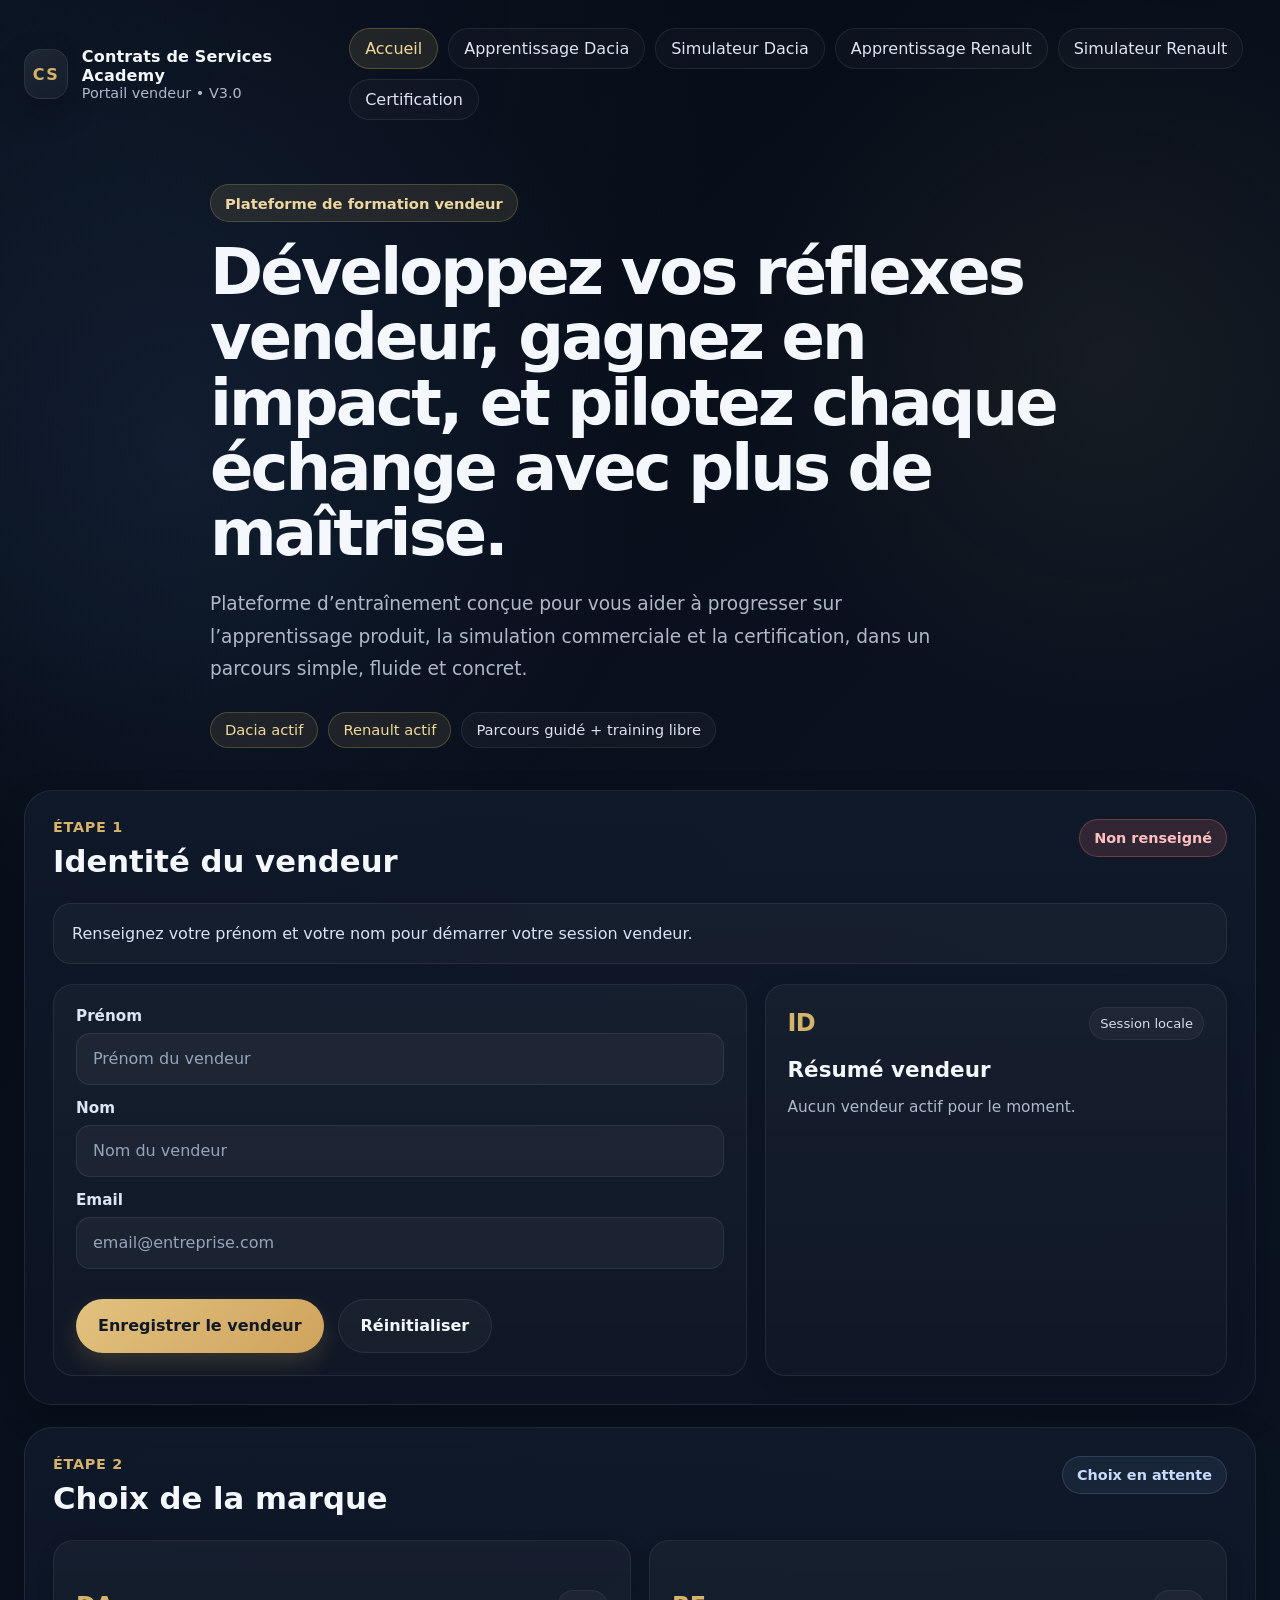
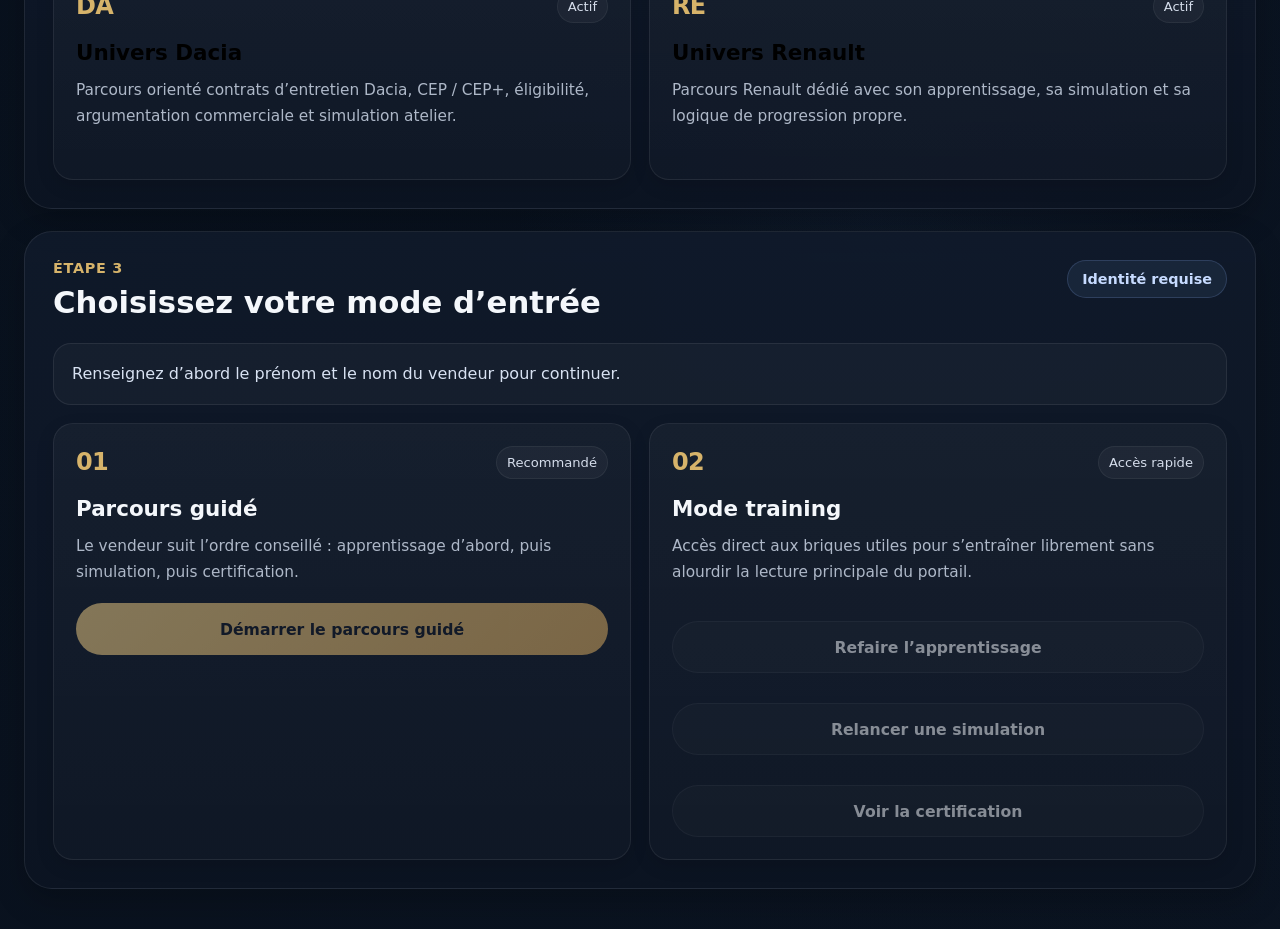
==== index.html @ a0307e6b "Update index.html" ====
<!DOCTYPE html>
<html lang="fr">
<head>
  <meta charset="UTF-8" />
  <meta name="viewport" content="width=device-width, initial-scale=1.0" />
  <title>Plateforme de formation et certification vendeurs contrats de services</title>
  <link rel="stylesheet" href="home.css" />
</head>
<body>
  <main class="home-page">
    <section class="hero">
      <div class="hero-bg"></div>
      <div class="hero-overlay"></div>

      <header class="hero-header">
        <div class="brand">
          <div class="brand-mark">CS</div>
          <div>
            <div class="brand-name">Contrats de Services Academy</div>
            <div class="brand-sub">Portail vendeur • V3.0</div>
          </div>
        </div>

        <nav class="hero-nav">
          <a href="index.html" class="nav-link active">Accueil</a>
          <a href="learning-dacia.html" class="nav-link" id="headerLearningDaciaLink">Apprentissage Dacia</a>
          <a href="simulateur-dacia.html" class="nav-link" id="headerSimulationDaciaLink">Simulateur Dacia</a>
          <a href="learning-renault.html" class="nav-link" id="headerLearningRenaultLink">Apprentissage Renault</a>
          <a href="simulateur-renault.html" class="nav-link" id="headerSimulationRenaultLink">Simulateur Renault</a>
          <a href="certification.html" class="nav-link">Certification</a>
        </nav>
      </header>

      <div class="hero-content hero-content-simple">
        <div class="hero-kicker">Plateforme de formation vendeur</div>

        <h1>
          Développez vos réflexes vendeur, gagnez en impact, et pilotez chaque échange avec plus de maîtrise.
        </h1>

        <p class="hero-subtitle">
          Plateforme d’entraînement conçue pour vous aider à progresser sur l’apprentissage produit,
          la simulation commerciale et la certification, dans un parcours simple, fluide et concret.
        </p>

        <div class="hero-proof">
          <span class="proof-pill active">Dacia actif</span>
          <span class="proof-pill active">Renault actif</span>
          <span class="proof-pill">Parcours guidé + training libre</span>
        </div>
      </div>

      <section class="journey-section">
        <div class="journey-card">
          <div class="journey-head">
            <div>
              <div class="journey-kicker">Étape 1</div>
              <h2>Identité du vendeur</h2>
            </div>
            <div class="journey-side-badge" id="sellerStatusBadge">Non renseigné</div>
          </div>

          <div class="mode-intro-box" style="margin-bottom: 20px;">
            <p>
              Renseignez votre prénom et votre nom pour démarrer votre session vendeur.
            </p>
          </div>

          <div class="seller-entry-grid">
            <div class="seller-form-card">
              <div class="seller-form-row">
                <label class="seller-label" for="sellerFirstName">Prénom</label>
                <input id="sellerFirstName" class="seller-input" type="text" placeholder="Prénom du vendeur" />
              </div>

              <div class="seller-form-row">
                <label class="seller-label" for="sellerLastName">Nom</label>
                <input id="sellerLastName" class="seller-input" type="text" placeholder="Nom du vendeur" />
              </div>

              <div class="seller-form-row">
                <label class="seller-label" for="sellerEmail">Email</label>
                <input id="sellerEmail" class="seller-input" type="email" placeholder="email@entreprise.com" />
              </div>

              <div class="hero-cta-row">
                <button id="saveSellerBtn" class="btn btn-primary btn-xl" type="button">
                  Enregistrer le vendeur
                </button>
                <button id="resetSellerBtn" class="btn btn-secondary btn-xl" type="button">
                  Réinitialiser
                </button>
              </div>
            </div>

            <div class="step-card premium-step compact-summary-card">
              <div class="step-top">
                <span class="step-number">ID</span>
                <span class="step-tag">Session locale</span>
              </div>
              <h3>Résumé vendeur</h3>
              <p id="sellerSummaryText">
                Aucun vendeur actif pour le moment.
              </p>
            </div>
          </div>
        </div>
      </section>

      <section class="journey-section" id="brandSection">
        <div class="journey-card">
          <div class="journey-head">
            <div>
              <div class="journey-kicker">Étape 2</div>
              <h2>Choix de la marque</h2>
            </div>
            <div class="journey-side-badge" id="brandStatusBadge">Choix en attente</div>
          </div>

          <div class="brand-selection-grid">
            <button class="step-card premium-step brand-card brand-card-active" type="button" id="selectDaciaBtn">
              <div class="step-top">
                <span class="step-number">DA</span>
                <span class="step-tag">Actif</span>
              </div>
              <h3>Univers Dacia</h3>
              <p>
                Parcours orienté contrats d’entretien Dacia, CEP / CEP+, éligibilité,
                argumentation commerciale et simulation atelier.
              </p>
            </button>

            <button class="step-card premium-step brand-card brand-card-active" type="button" id="selectRenaultBtn">
              <div class="step-top">
                <span class="step-number">RE</span>
                <span class="step-tag">Actif</span>
              </div>
              <h3>Univers Renault</h3>
              <p>
                Parcours Renault dédié avec son apprentissage, sa simulation
                et sa logique de progression propre.
              </p>
            </button>
          </div>
        </div>
      </section>

      <section class="journey-section" id="modeSection">
        <div class="journey-card">
          <div class="journey-head">
            <div>
              <div class="journey-kicker">Étape 3</div>
              <h2>Choisissez votre mode d’entrée</h2>
            </div>
            <div class="journey-side-badge" id="modeStatusBadge">Sélection en attente</div>
          </div>

          <div class="mode-intro-box">
            <p id="selectedBrandText">
              Aucune marque sélectionnée pour le moment.
            </p>
          </div>

        
          <div class="mode-grid">
            <div class="step-card premium-step">
              <div class="step-top">
                <span class="step-number">01</span>
                <span class="step-tag">Recommandé</span>
              </div>
              <h3>Parcours guidé</h3>
              <p>
                Le vendeur suit l’ordre conseillé : apprentissage d’abord,
                puis simulation, puis certification.
              </p>
              <button id="guidedModeBtn" class="btn btn-primary btn-block" type="button" disabled>
                Démarrer le parcours guidé
              </button>
            </div>

            <div class="step-card premium-step">
              <div class="step-top">
                <span class="step-number">02</span>
                <span class="step-tag">Accès rapide</span>
              </div>
              <h3>Mode training</h3>
              <p>
                Accès direct aux briques utiles pour s’entraîner librement
                sans alourdir la lecture principale du portail.
              </p>

              <div class="training-actions">
                <a id="trainingLearningLink" href="#" class="btn btn-secondary btn-block training-link disabled-link" aria-disabled="true">
                  Refaire l’apprentissage
                </a>
                <a id="trainingSimulationLink" href="#" class="btn btn-secondary btn-block training-link disabled-link" aria-disabled="true">
                  Relancer une simulation
                </a>
                <a id="trainingCertificationLink" href="certification.html" class="btn btn-secondary btn-block training-link disabled-link" aria-disabled="true">
                  Voir la certification
                </a>
              </div>
            </div>
          </div>
        </div>
      </section>
    </section>
  </main>

  <script>
    document.addEventListener("DOMContentLoaded", () => {
      const sellerFirstName = document.getElementById("sellerFirstName");
      const sellerLastName = document.getElementById("sellerLastName");
      const sellerEmail = document.getElementById("sellerEmail");
      const saveSellerBtn = document.getElementById("saveSellerBtn");
      const resetSellerBtn = document.getElementById("resetSellerBtn");

      const sellerSummaryText = document.getElementById("sellerSummaryText");
      const sellerStatusBadge = document.getElementById("sellerStatusBadge");

      const brandStatusBadge = document.getElementById("brandStatusBadge");
      const modeStatusBadge = document.getElementById("modeStatusBadge");
      const selectedBrandText = document.getElementById("selectedBrandText");

      const selectDaciaBtn = document.getElementById("selectDaciaBtn");
      const selectRenaultBtn = document.getElementById("selectRenaultBtn");

      const guidedModeBtn = document.getElementById("guidedModeBtn");
      const trainingLearningLink = document.getElementById("trainingLearningLink");
      const trainingSimulationLink = document.getElementById("trainingSimulationLink");
      const trainingCertificationLink = document.getElementById("trainingCertificationLink");

      const headerLearningDaciaLink = document.getElementById("headerLearningDaciaLink");
      const headerSimulationDaciaLink = document.getElementById("headerSimulationDaciaLink");
      const headerLearningRenaultLink = document.getElementById("headerLearningRenaultLink");
      const headerSimulationRenaultLink = document.getElementById("headerSimulationRenaultLink");

      const sellerKeys = [
        "seller_first_name",
        "seller_last_name",
        "seller_email"
      ];

      const sellerScoreKeys = [
        "qcm_dacia_score",
        "qcm_dacia_total",
        "qcm_dacia_percent",
        "simulator_last_score",
        "simulator_best_score",
        "qcm_renault_score",
        "qcm_renault_total",
        "qcm_renault_percent",
        "simulator_renault_last_score",
        "simulator_renault_best_score"
      ];

      const brandKey = "selected_brand";

      function getStoredSeller() {
        return {
          firstName: (localStorage.getItem("seller_first_name") || "").trim(),
          lastName: (localStorage.getItem("seller_last_name") || "").trim(),
          email: (localStorage.getItem("seller_email") || "").trim()
        };
      }

      function getSellerDisplayName() {
        const seller = getStoredSeller();
        return `${seller.firstName} ${seller.lastName}`.trim();
      }

      function hasSellerIdentity() {
        const seller = getStoredSeller();
        return Boolean(seller.firstName && seller.lastName);
      }

      function getSelectedBrand() {
        return (localStorage.getItem(brandKey) || "").trim();
      }

      function fillFormFromStorage() {
        const seller = getStoredSeller();
        sellerFirstName.value = seller.firstName;
        sellerLastName.value = seller.lastName;
        sellerEmail.value = seller.email;
      }

      function clearSellerScores() {
        sellerScoreKeys.forEach((key) => localStorage.removeItem(key));
      }

      function setTrainingLinksEnabled(enabled) {
        const links = [
          trainingLearningLink,
          trainingSimulationLink,
          trainingCertificationLink
        ];

        links.forEach((link) => {
          if (enabled) {
            link.classList.remove("disabled-link");
            link.setAttribute("aria-disabled", "false");
            link.tabIndex = 0;
          } else {
            link.classList.add("disabled-link");
            link.setAttribute("aria-disabled", "true");
            link.tabIndex = -1;
          }
        });
      }

      function updateLinksForBrand(brand) {
        if (brand === "dacia") {
          trainingLearningLink.href = "learning-dacia.html";
          trainingSimulationLink.href = "simulateur-dacia.html";
          return;
        }

        if (brand === "renault") {
          trainingLearningLink.href = "learning-renault.html";
          trainingSimulationLink.href = "simulateur-renault.html";
          return;
        }

        trainingLearningLink.href = "#";
        trainingSimulationLink.href = "#";
      }

      function renderSellerSummary() {
        const seller = getStoredSeller();
        const hasSeller = seller.firstName && seller.lastName;

        if (hasSeller) {
          sellerSummaryText.textContent =
            `Vendeur actif : ${seller.firstName} ${seller.lastName}${seller.email ? ` • ${seller.email}` : ""}. Les résultats enregistrés sur ce navigateur seront rattachés à cette session vendeur.`;
          sellerStatusBadge.textContent = "Vendeur enregistré";
          sellerStatusBadge.classList.add("status-certified");
          sellerStatusBadge.classList.remove("status-locked");
        } else {
          sellerSummaryText.textContent = "Aucun vendeur actif pour le moment.";
          sellerStatusBadge.textContent = "Non renseigné";
          sellerStatusBadge.classList.add("status-locked");
          sellerStatusBadge.classList.remove("status-certified");
        }
      }

      function renderBrandSelection() {
        const selectedBrand = getSelectedBrand();

        selectDaciaBtn.classList.toggle("selected-brand", selectedBrand === "dacia");
        selectRenaultBtn.classList.toggle("selected-brand", selectedBrand === "renault");

        if (selectedBrand === "dacia") {
          brandStatusBadge.textContent = "Dacia sélectionné";
        } else if (selectedBrand === "renault") {
          brandStatusBadge.textContent = "Renault sélectionné";
        } else {
          brandStatusBadge.textContent = "Choix en attente";
        }
      }

      function renderModeState() {
        const sellerReady = hasSellerIdentity();
        const selectedBrand = getSelectedBrand();
        const sellerName = getSellerDisplayName();

        updateLinksForBrand(selectedBrand);

        if (!sellerReady) {
          selectedBrandText.textContent =
            "Renseignez d’abord le prénom et le nom du vendeur pour continuer.";
          modeStatusBadge.textContent = "Identité requise";
          guidedModeBtn.disabled = true;
          setTrainingLinksEnabled(false);
          return;
        }

        if (!selectedBrand) {
          selectedBrandText.textContent =
            `Vendeur actif : ${sellerName}. Choisissez maintenant une marque pour ouvrir le bon environnement.`;
          modeStatusBadge.textContent = "Marque requise";
          guidedModeBtn.disabled = true;
          setTrainingLinksEnabled(false);
          return;
        }

        if (selectedBrand === "dacia") {
          selectedBrandText.textContent =
            `Vendeur actif : ${sellerName}. Marque sélectionnée : Dacia. Vous pouvez soit démarrer le parcours guidé, soit accéder directement aux briques du training.`;
          modeStatusBadge.textContent = "Dacia prêt";
          guidedModeBtn.disabled = false;
          setTrainingLinksEnabled(true);
          return;
        }

        if (selectedBrand === "renault") {
          selectedBrandText.textContent =
            `Vendeur actif : ${sellerName}. Marque sélectionnée : Renault. Vous pouvez soit démarrer le parcours guidé, soit accéder directement aux briques du training.`;
          modeStatusBadge.textContent = "Renault prêt";
          guidedModeBtn.disabled = false;
          setTrainingLinksEnabled(true);
        }
      }

      function refreshScreen() {
        renderSellerSummary();
        renderBrandSelection();
        renderModeState();
      }

      function saveSeller() {
        const firstName = sellerFirstName.value.trim();
        const lastName = sellerLastName.value.trim();
        const email = sellerEmail.value.trim();

        if (!firstName || !lastName) {
          alert("Merci de renseigner au minimum le prénom et le nom du vendeur.");
          return;
        }

        const previousSeller = getStoredSeller();
        const sellerChanged =
          previousSeller.firstName !== firstName ||
          previousSeller.lastName !== lastName ||
          previousSeller.email !== email;

        if (sellerChanged) {
          clearSellerScores();
        }

        localStorage.setItem("seller_first_name", firstName);
        localStorage.setItem("seller_last_name", lastName);
        localStorage.setItem("seller_email", email);

        refreshScreen();
        alert("Vendeur enregistré.");
      }

      function resetSeller() {
        sellerKeys.forEach((key) => localStorage.removeItem(key));
        clearSellerScores();
        localStorage.removeItem(brandKey);

        sellerFirstName.value = "";
        sellerLastName.value = "";
        sellerEmail.value = "";

        refreshScreen();
        alert("Vendeur et scores réinitialisés sur ce navigateur.");
      }

      function selectBrand(brand) {
        if (!hasSellerIdentity()) {
          alert("Merci d’enregistrer d’abord le vendeur avant de choisir une marque.");
          return;
        }

        localStorage.setItem(brandKey, brand);
        refreshScreen();
      }

      function handleTrainingBlocked(event) {
        if (event.currentTarget.classList.contains("disabled-link")) {
          event.preventDefault();

          if (!hasSellerIdentity()) {
            alert("Merci d’enregistrer d’abord le vendeur.");
            return;
          }

          const selectedBrand = getSelectedBrand();

          if (!selectedBrand) {
            alert("Merci de sélectionner une marque avant d’ouvrir une brique.");
          }
        }
      }

      function setBrandAndGo(event, brand) {
        if (!hasSellerIdentity()) {
          event.preventDefault();
          alert("Merci d’enregistrer d’abord le vendeur avant d’ouvrir un module.");
          return;
        }

        localStorage.setItem(brandKey, brand);
      }

      saveSellerBtn.addEventListener("click", saveSeller);
      resetSellerBtn.addEventListener("click", resetSeller);

      selectDaciaBtn.addEventListener("click", () => selectBrand("dacia"));
      selectRenaultBtn.addEventListener("click", () => selectBrand("renault"));

      guidedModeBtn.addEventListener("click", () => {
        const selectedBrand = getSelectedBrand();

        if (selectedBrand === "dacia") {
          window.location.href = "learning-dacia.html";
          return;
        }

        if (selectedBrand === "renault") {
          window.location.href = "learning-renault.html";
          return;
        }

        alert("Merci de sélectionner une marque.");
      });

      trainingLearningLink.addEventListener("click", handleTrainingBlocked);
      trainingSimulationLink.addEventListener("click", handleTrainingBlocked);
      trainingCertificationLink.addEventListener("click", handleTrainingBlocked);

      headerLearningDaciaLink.addEventListener("click", (event) => setBrandAndGo(event, "dacia"));
      headerSimulationDaciaLink.addEventListener("click", (event) => setBrandAndGo(event, "dacia"));
      headerLearningRenaultLink.addEventListener("click", (event) => setBrandAndGo(event, "renault"));
      headerSimulationRenaultLink.addEventListener("click", (event) => setBrandAndGo(event, "renault"));

      fillFormFromStorage();
      refreshScreen();
    });
  </script>
</body>
</html>
---- home.css ----
:root {
  --bg: #08111e;
  --bg-soft: #0d1727;
  --panel: rgba(12, 20, 34, 0.92);
  --panel-soft: rgba(16, 26, 43, 0.88);
  --border: rgba(255, 255, 255, 0.08);
  --border-strong: rgba(214, 179, 106, 0.22);
  --text: #f4f7fb;
  --muted: #aeb8c8;
  --accent: #d6b36a;
  --accent-soft: rgba(214, 179, 106, 0.12);
  --accent-blue: #8fb9ff;
  --success: #4fd18b;
  --success-soft: rgba(79, 209, 139, 0.14);
  --warning: #f0c36a;
  --warning-soft: rgba(240, 195, 106, 0.14);
  --danger: #ff7c7c;
  --danger-soft: rgba(255, 124, 124, 0.14);
  --shadow: 0 12px 32px rgba(0, 0, 0, 0.22);
  --radius-xl: 28px;
  --radius-lg: 20px;
  --radius-md: 14px;
  --max-width: 1280px;
}

* {
  box-sizing: border-box;
}

html,
body {
  margin: 0;
  padding: 0;
  min-height: 100%;
  font-family: Inter, ui-sans-serif, system-ui, -apple-system, BlinkMacSystemFont, "Segoe UI", sans-serif;
  color: var(--text);
  background:
    radial-gradient(circle at top left, rgba(70, 109, 170, 0.12), transparent 26%),
    linear-gradient(135deg, #050b14 0%, #09121f 42%, #0c1625 100%);
}

body {
  overflow-x: hidden;
}

a {
  color: inherit;
  text-decoration: none;
}

button,
input {
  font: inherit;
}

button {
  border: none;
}

input {
  border: none;
  outline: none;
}

.home-page {
  min-height: 100vh;
}

.hero {
  position: relative;
  min-height: 100vh;
  padding: 28px 24px 40px;
  overflow: hidden;
}

.hero-bg {
  position: absolute;
  inset: 0;
  background:
    radial-gradient(circle at 14% 18%, rgba(72, 113, 176, 0.14), transparent 20%),
    radial-gradient(circle at 86% 14%, rgba(214, 179, 106, 0.08), transparent 15%),
    radial-gradient(circle at 68% 72%, rgba(90, 135, 205, 0.06), transparent 18%);
  pointer-events: none;
}

.hero-overlay {
  position: absolute;
  inset: 0;
  background: linear-gradient(
    180deg,
    rgba(5, 10, 18, 0.18) 0%,
    rgba(5, 10, 18, 0.05) 24%,
    rgba(5, 10, 18, 0.2) 100%
  );
  pointer-events: none;
}

.hero-header,
.hero-content,
.journey-section {
  position: relative;
  z-index: 2;
  max-width: var(--max-width);
  margin: 0 auto;
}

.hero-header {
  display: flex;
  align-items: center;
  justify-content: space-between;
  gap: 24px;
  margin-bottom: 64px;
}

.brand {
  display: flex;
  align-items: center;
  gap: 14px;
}

.brand-mark {
  width: 50px;
  height: 50px;
  border-radius: 16px;
  display: grid;
  place-items: center;
  background: linear-gradient(145deg, rgba(255,255,255,0.08), rgba(255,255,255,0.03));
  border: 1px solid var(--border);
  box-shadow: var(--shadow);
  color: var(--accent);
  font-weight: 800;
  letter-spacing: 0.08em;
}

.brand-name {
  font-size: 1rem;
  font-weight: 700;
  letter-spacing: 0.01em;
}

.brand-sub {
  font-size: 0.9rem;
  color: var(--muted);
}

.hero-nav {
  display: flex;
  align-items: center;
  gap: 10px;
  flex-wrap: wrap;
}

.nav-link {
  padding: 10px 15px;
  border-radius: 999px;
  border: 1px solid var(--border);
  background: rgba(255,255,255,0.025);
  color: #dce5f3;
  transition: background 0.18s ease, border-color 0.18s ease, transform 0.18s ease;
}

.nav-link:hover {
  background: rgba(255,255,255,0.06);
  border-color: rgba(255,255,255,0.14);
  transform: translateY(-1px);
}

.nav-link.active {
  background: rgba(214, 179, 106, 0.12);
  border-color: rgba(214, 179, 106, 0.28);
  color: #f0d89b;
}

.hero-content {
  max-width: 900px;
  margin-bottom: 42px;
}

.hero-content-simple {
  max-width: 860px;
}

.certification-hero-content {
  max-width: 980px;
  margin-bottom: 30px;
}

.hero-kicker {
  display: inline-flex;
  align-items: center;
  min-height: 38px;
  padding: 0 14px;
  border-radius: 999px;
  margin-bottom: 18px;
  background: var(--accent-soft);
  border: 1px solid rgba(214, 179, 106, 0.24);
  color: #edd7a1;
  font-size: 0.92rem;
  font-weight: 700;
}

.hero h1 {
  margin: 0;
  font-size: clamp(2.5rem, 5vw, 4.7rem);
  line-height: 1.02;
  letter-spacing: -0.045em;
  max-width: 980px;
}

.hero-subtitle {
  margin: 22px 0 0;
  max-width: 760px;
  font-size: clamp(1rem, 1.6vw, 1.16rem);
  line-height: 1.75;
  color: var(--muted);
}

.hero-cta-row {
  display: flex;
  gap: 14px;
  flex-wrap: wrap;
  margin-top: 30px;
}

.btn {
  display: inline-flex;
  align-items: center;
  justify-content: center;
  text-align: center;
  border-radius: 999px;
  font-weight: 700;
  cursor: pointer;
  transition: transform 0.18s ease, background 0.18s ease, box-shadow 0.18s ease, border-color 0.18s ease, opacity 0.18s ease;
}

.btn-xl {
  min-height: 54px;
  padding: 0 22px;
  font-size: 1rem;
}

.btn-block {
  width: 100%;
  min-height: 52px;
  padding: 0 18px;
  margin-top: 18px;
  font-size: 0.98rem;
}

.btn-primary {
  background: linear-gradient(135deg, #e1c27f 0%, #cfa35c 100%);
  color: #111827;
  box-shadow: 0 10px 22px rgba(207, 163, 92, 0.2);
}

.btn-primary:hover {
  transform: translateY(-1px);
  box-shadow: 0 14px 24px rgba(207, 163, 92, 0.24);
}

.btn-primary:disabled {
  cursor: not-allowed;
  opacity: 0.55;
  transform: none;
  box-shadow: none;
}

.btn-secondary {
  background: rgba(255,255,255,0.035);
  color: var(--text);
  border: 1px solid var(--border);
}

.btn-secondary:hover {
  transform: translateY(-1px);
  background: rgba(255,255,255,0.065);
}

.hero-proof {
  display: flex;
  flex-wrap: wrap;
  gap: 10px;
  margin-top: 26px;
}

.proof-pill {
  display: inline-flex;
  align-items: center;
  min-height: 36px;
  padding: 0 14px;
  border-radius: 999px;
  background: rgba(255,255,255,0.035);
  border: 1px solid var(--border);
  color: #dbe3f1;
  font-size: 0.92rem;
}

.proof-pill.active {
  background: rgba(214, 179, 106, 0.1);
  border-color: rgba(214, 179, 106, 0.26);
  color: #f0d89b;
}

.journey-section {
  margin-top: 22px;
}

.journey-card {
  background: linear-gradient(180deg, var(--panel-soft) 0%, var(--panel) 100%);
  border: 1px solid var(--border);
  border-radius: var(--radius-xl);
  padding: 28px;
  box-shadow: var(--shadow);
}

.journey-head {
  display: flex;
  align-items: flex-start;
  justify-content: space-between;
  gap: 18px;
  margin-bottom: 24px;
}

.journey-kicker {
  color: var(--accent);
  font-size: 0.9rem;
  font-weight: 700;
  letter-spacing: 0.05em;
  text-transform: uppercase;
  margin-bottom: 10px;
}

.journey-head h2 {
  margin: 0;
  font-size: clamp(1.6rem, 2.4vw, 2.3rem);
  line-height: 1.1;
}

.journey-side-badge {
  white-space: nowrap;
  padding: 10px 14px;
  border-radius: 999px;
  background: rgba(143, 185, 255, 0.08);
  border: 1px solid rgba(143, 185, 255, 0.18);
  color: #c7dbff;
  font-size: 0.9rem;
  font-weight: 700;
}

.journey-grid {
  display: grid;
  grid-template-columns: repeat(4, minmax(0, 1fr));
  gap: 18px;
}

.step-card {
  min-height: 240px;
  padding: 22px;
  border-radius: var(--radius-lg);
  border: 1px solid rgba(255,255,255,0.07);
  background: linear-gradient(180deg, rgba(255,255,255,0.035) 0%, rgba(255,255,255,0.02) 100%);
  box-shadow: 0 6px 18px rgba(0, 0, 0, 0.12);
  transition: transform 0.18s ease, border-color 0.18s ease, background 0.18s ease, box-shadow 0.18s ease;
}

.step-card:hover {
  transform: translateY(-3px);
  border-color: var(--border-strong);
  background: linear-gradient(180deg, rgba(255,255,255,0.055) 0%, rgba(255,255,255,0.028) 100%);
}

.step-top {
  display: flex;
  align-items: center;
  justify-content: space-between;
  gap: 12px;
  margin-bottom: 18px;
}

.step-number {
  font-size: 1.5rem;
  font-weight: 800;
  color: var(--accent);
  letter-spacing: -0.03em;
}

.step-tag {
  padding: 8px 10px;
  border-radius: 999px;
  background: rgba(255,255,255,0.04);
  border: 1px solid rgba(255,255,255,0.06);
  color: #d5ddeb;
  font-size: 0.82rem;
}

.step-card h3 {
  margin: 0 0 12px;
  font-size: 1.34rem;
  line-height: 1.15;
}

.step-card p {
  margin: 0;
  color: var(--muted);
  line-height: 1.7;
  font-size: 0.96rem;
}

.step-card-button {
  width: 100%;
  text-align: left;
  cursor: pointer;
}

.step-card-featured {
  border-color: rgba(214, 179, 106, 0.28);
}

.step-card-disabled {
  opacity: 0.72;
}

.learning-active-universe {
  margin-bottom: 22px;
}

.learning-question-card {
  min-height: unset;
}

.learning-question-top {
  margin-bottom: 12px;
}

.learning-question-title {
  margin-bottom: 18px !important;
}

.learning-answers-box {
  display: grid;
  gap: 12px;
}

.learning-feedback-box {
  margin-top: 18px;
  padding: 16px;
  border-radius: 16px;
  border: 1px solid rgba(255,255,255,0.08);
  background: rgba(255,255,255,0.04);
}

.learning-feedback-title {
  font-weight: 700;
  margin-bottom: 8px;
}

.learning-feedback-text {
  color: var(--muted);
  line-height: 1.7;
}

.learning-actions-row {
  display: flex;
  gap: 12px;
  flex-wrap: wrap;
  margin-top: 22px;
}

.seller-entry-grid {
  display: grid;
  grid-template-columns: 1.2fr 0.8fr;
  gap: 18px;
}

.seller-form-card {
  min-height: 100%;
  padding: 22px;
  border-radius: var(--radius-lg);
  border: 1px solid rgba(255,255,255,0.07);
  background: linear-gradient(180deg, rgba(255,255,255,0.035) 0%, rgba(255,255,255,0.02) 100%);
}

.seller-form-row + .seller-form-row {
  margin-top: 14px;
}

.seller-label {
  display: block;
  margin-bottom: 8px;
  color: #dce5f3;
  font-size: 0.95rem;
  font-weight: 700;
}

.seller-input {
  width: 100%;
  min-height: 52px;
  padding: 0 16px;
  border-radius: 14px;
  background: rgba(255,255,255,0.045);
  border: 1px solid rgba(255,255,255,0.08);
  color: var(--text);
  transition: border-color 0.18s ease, background 0.18s ease, box-shadow 0.18s ease;
}

.seller-input::placeholder {
  color: #95a4bb;
}

.seller-input:focus {
  border-color: rgba(214, 179, 106, 0.34);
  background: rgba(255,255,255,0.06);
  box-shadow: 0 0 0 4px rgba(214, 179, 106, 0.08);
}

.compact-summary-card {
  min-height: 100%;
}

.brand-selection-grid {
  display: grid;
  grid-template-columns: repeat(2, minmax(0, 1fr));
  gap: 18px;
}

.brand-card {
  width: 100%;
  text-align: left;
  cursor: pointer;
}

.brand-card-active {
  position: relative;
}

.selected-brand {
  border-color: rgba(214, 179, 106, 0.42) !important;
  background: linear-gradient(180deg, rgba(214, 179, 106, 0.12) 0%, rgba(255,255,255,0.03) 100%) !important;
  box-shadow: 0 12px 28px rgba(207, 163, 92, 0.12);
}

.mode-intro-box {
  margin-bottom: 18px;
  padding: 16px 18px;
  border-radius: 18px;
  border: 1px solid rgba(255,255,255,0.08);
  background: rgba(255,255,255,0.03);
}

.mode-intro-box p {
  margin: 0;
  color: #d8e2f2;
  line-height: 1.7;
}

.mode-grid {
  display: grid;
  grid-template-columns: repeat(2, minmax(0, 1fr));
  gap: 18px;
}

.training-actions {
  display: grid;
  gap: 12px;
  margin-top: 18px;
}

.training-link {
  min-height: 52px;
}

.disabled-link {
  pointer-events: auto;
  opacity: 0.52;
}

.disabled-link:hover {
  transform: none;
  background: rgba(255,255,255,0.035);
}

.certificate-wrapper {
  display: flex;
  justify-content: center;
}

.certificate-printable {
  width: 100%;
  max-width: 1080px;
}

.certificate-frame {
  background: linear-gradient(180deg, #f8f1df 0%, #f2e7ca 100%);
  border-radius: 24px;
  padding: 22px;
  box-shadow: 0 18px 42px rgba(0, 0, 0, 0.26);
  position: relative;
}

.certificate-frame::before {
  content: "";
  position: absolute;
  inset: 10px;
  border-radius: 18px;
  border: 1px solid rgba(125, 94, 31, 0.14);
  pointer-events: none;
}

.certificate-inner {
  border: 2px solid rgba(125, 94, 31, 0.34);
  border-radius: 18px;
  padding: 42px 44px 34px;
  background: linear-gradient(180deg, rgba(255,255,255,0.58) 0%, rgba(255,255,255,0.24) 100%);
  color: #2b2416;
  text-align: center;
  min-height: 600px;
  display: flex;
  flex-direction: column;
  justify-content: space-between;
  position: relative;
}

.certificate-topline {
  font-size: 0.88rem;
  letter-spacing: 0.28em;
  font-weight: 800;
  color: #8a6b2c;
  margin-bottom: 14px;
  text-transform: uppercase;
}

.certificate-title {
  font-size: clamp(1.7rem, 3vw, 2.55rem);
  line-height: 1.12;
  font-weight: 800;
  letter-spacing: 0.04em;
  margin-bottom: 22px;
  text-transform: uppercase;
  color: #2c2517;
}

.certificate-seal-row {
  display: flex;
  justify-content: center;
  margin-bottom: 24px;
}

.certificate-seal {
  width: 82px;
  height: 82px;
  border-radius: 999px;
  display: grid;
  place-items: center;
  font-weight: 800;
  letter-spacing: 0.1em;
  color: #7a6230;
  border: 2px solid rgba(125, 94, 31, 0.34);
  background: rgba(255,255,255,0.5);
  box-shadow: inset 0 0 0 6px rgba(125, 94, 31, 0.05);
}

.certificate-subline {
  color: #6b5a33;
  font-size: 0.98rem;
  margin-bottom: 12px;
}

.certificate-recipient {
  font-size: clamp(2.15rem, 4.5vw, 3.25rem);
  font-weight: 700;
  line-height: 1.1;
  margin-bottom: 8px;
  color: #211b11;
  letter-spacing: 0.01em;
}

.certificate-email {
  color: #7a6944;
  font-size: 0.98rem;
  margin-bottom: 20px;
}

.certificate-body-text {
  max-width: 760px;
  margin: 0 auto 24px;
  line-height: 1.85;
  color: #4a402a;
  font-size: 1rem;
}

.certificate-score-grid {
  display: grid;
  grid-template-columns: repeat(4, minmax(0, 1fr));
  gap: 12px;
  margin: 14px 0 0;
}

.certificate-score-grid + .certificate-score-grid {
  grid-template-columns: repeat(3, minmax(0, 1fr));
  margin-top: 12px;
}

.certificate-score-box {
  border-radius: 14px;
  padding: 14px 12px;
  background: rgba(255,255,255,0.48);
  border: 1px solid rgba(125, 94, 31, 0.14);
  min-height: 92px;
  display: flex;
  flex-direction: column;
  justify-content: center;
}

.certificate-score-label {
  font-size: 0.8rem;
  color: #73623d;
  margin-bottom: 8px;
  line-height: 1.35;
  font-weight: 600;
}

.certificate-score-value {
  font-size: 1.18rem;
  font-weight: 800;
  color: #261f13;
  line-height: 1.1;
}

.certificate-score-grid + .certificate-score-grid .certificate-score-box:last-child .certificate-score-value {
  font-size: 1.45rem;
  color: #5e4518;
}

.certificate-result-badge {
  display: inline-flex;
  min-height: 46px;
  align-items: center;
  justify-content: center;
  padding: 0 22px;
  border-radius: 999px;
  background: rgba(214, 179, 106, 0.2);
  border: 1px solid rgba(125, 94, 31, 0.2);
  font-weight: 800;
  letter-spacing: 0.04em;
  color: #5d4822;
  margin: 24px auto 28px;
}

.certificate-footer-row {
  display: grid;
  grid-template-columns: 1fr auto 1fr;
  align-items: end;
  gap: 20px;
  margin-top: 10px;
}

.certificate-signature-block {
  text-align: left;
  min-width: 220px;
}

.certificate-signature-line {
  height: 1px;
  background: rgba(43, 36, 22, 0.45);
  margin-bottom: 8px;
}

.certificate-signature-text,
.certificate-date-label,
.certificate-date-value,
.certificate-center-note-label,
.certificate-center-note-value {
  color: #5f5132;
}

.certificate-signature-text,
.certificate-date-label,
.certificate-center-note-label {
  font-size: 0.85rem;
}

.certificate-center-note {
  text-align: center;
}

.certificate-center-note-label {
  margin-bottom: 4px;
}

.certificate-center-note-value {
  font-weight: 700;
}

.certificate-date-block {
  text-align: right;
}

.certification-actions {
  display: flex;
  gap: 14px;
  flex-wrap: wrap;
  justify-content: center;
  margin-top: 22px;
}

.certification-email-note {
  margin-top: 16px;
  text-align: center;
  color: var(--muted);
  line-height: 1.7;
  font-size: 0.95rem;
}

.status-certified {
  background: var(--success-soft) !important;
  border-color: rgba(79, 209, 139, 0.28) !important;
  color: #b5f3cf !important;
}

.status-progress {
  background: var(--warning-soft) !important;
  border-color: rgba(240, 195, 106, 0.28) !important;
  color: #f7ddb0 !important;
}

.status-locked {
  background: var(--danger-soft) !important;
  border-color: rgba(255, 124, 124, 0.28) !important;
  color: #ffc0c0 !important;
}

@media (max-width: 1100px) {
  .journey-grid {
    grid-template-columns: repeat(2, minmax(0, 1fr));
  }

  .seller-entry-grid,
  .brand-selection-grid,
  .mode-grid {
    grid-template-columns: 1fr;
  }

  .certificate-score-grid {
    grid-template-columns: repeat(2, minmax(0, 1fr));
  }

  .certificate-score-grid + .certificate-score-grid {
    grid-template-columns: repeat(2, minmax(0, 1fr));
  }
}

@media (max-width: 820px) {
  .hero {
    padding: 22px 18px 28px;
  }

  .hero-header {
    flex-direction: column;
    align-items: flex-start;
    margin-bottom: 42px;
  }

  .journey-head {
    flex-direction: column;
  }

  .journey-side-badge {
    white-space: normal;
  }

  .certificate-score-grid,
  .certificate-score-grid + .certificate-score-grid,
  .certificate-footer-row {
    grid-template-columns: 1fr;
  }

  .certificate-date-block,
  .certificate-signature-block,
  .certificate-center-note {
    text-align: left;
  }
}

@media (max-width: 640px) {
  .hero h1 {
    font-size: 2.15rem;
  }

  .journey-card {
    padding: 20px;
  }

  .journey-grid {
    grid-template-columns: 1fr;
  }

  .step-card {
    min-height: unset;
  }

  .hero-cta-row,
  .certification-actions,
  .learning-actions-row {
    flex-direction: column;
    align-items: stretch;
  }

  .btn-xl {
    width: 100%;
  }

  .certificate-inner {
    padding: 28px 18px 24px;
    min-height: auto;
  }

  .certificate-frame {
    padding: 12px;
  }

  .certificate-recipient {
    font-size: 2rem;
  }

  .certificate-title {
    font-size: 1.45rem;
  }
}

@page {
  size: A4 landscape;
  margin: 10mm;
}

@media print {
  html,
  body {
    width: 100%;
    height: auto;
    background: white !important;
    overflow: visible !important;
  }

  body * {
    visibility: hidden !important;
  }

  #certificatePrintable,
  #certificatePrintable * {
    visibility: visible !important;
  }

  body {
    margin: 0 !important;
    padding: 0 !important;
  }

  #certificatePrintable {
    position: static !important;
    width: 100% !important;
    max-width: none !important;
    margin: 0 auto !important;
    padding: 0 !important;
  }

  .home-page,
  .hero,
  .journey-section,
  .journey-card,
  .certificate-wrapper {
    background: white !important;
    box-shadow: none !important;
    border: none !important;
    padding: 0 !important;
    margin: 0 !important;
    min-height: auto !important;
  }

  .certificate-frame {
    background: linear-gradient(180deg, #f8f1df 0%, #f2e7ca 100%) !important;
    box-shadow: none !important;
    border-radius: 0 !important;
    margin: 0 !important;
    padding: 10mm !important;
    break-inside: avoid;
    page-break-inside: avoid;
  }

  .certificate-frame::before {
    display: none !important;
  }

  .certificate-inner {
    min-height: 180mm !important;
    border-radius: 0 !important;
    padding: 18mm 16mm 14mm !important;
  }

  .certification-actions,
  .certification-email-note,
  .hero-header,
  .hero-content,
  .journey-section:not(.certification-certificate-section),
  .journey-card > .journey-head {
    display: none !important;
  }
}
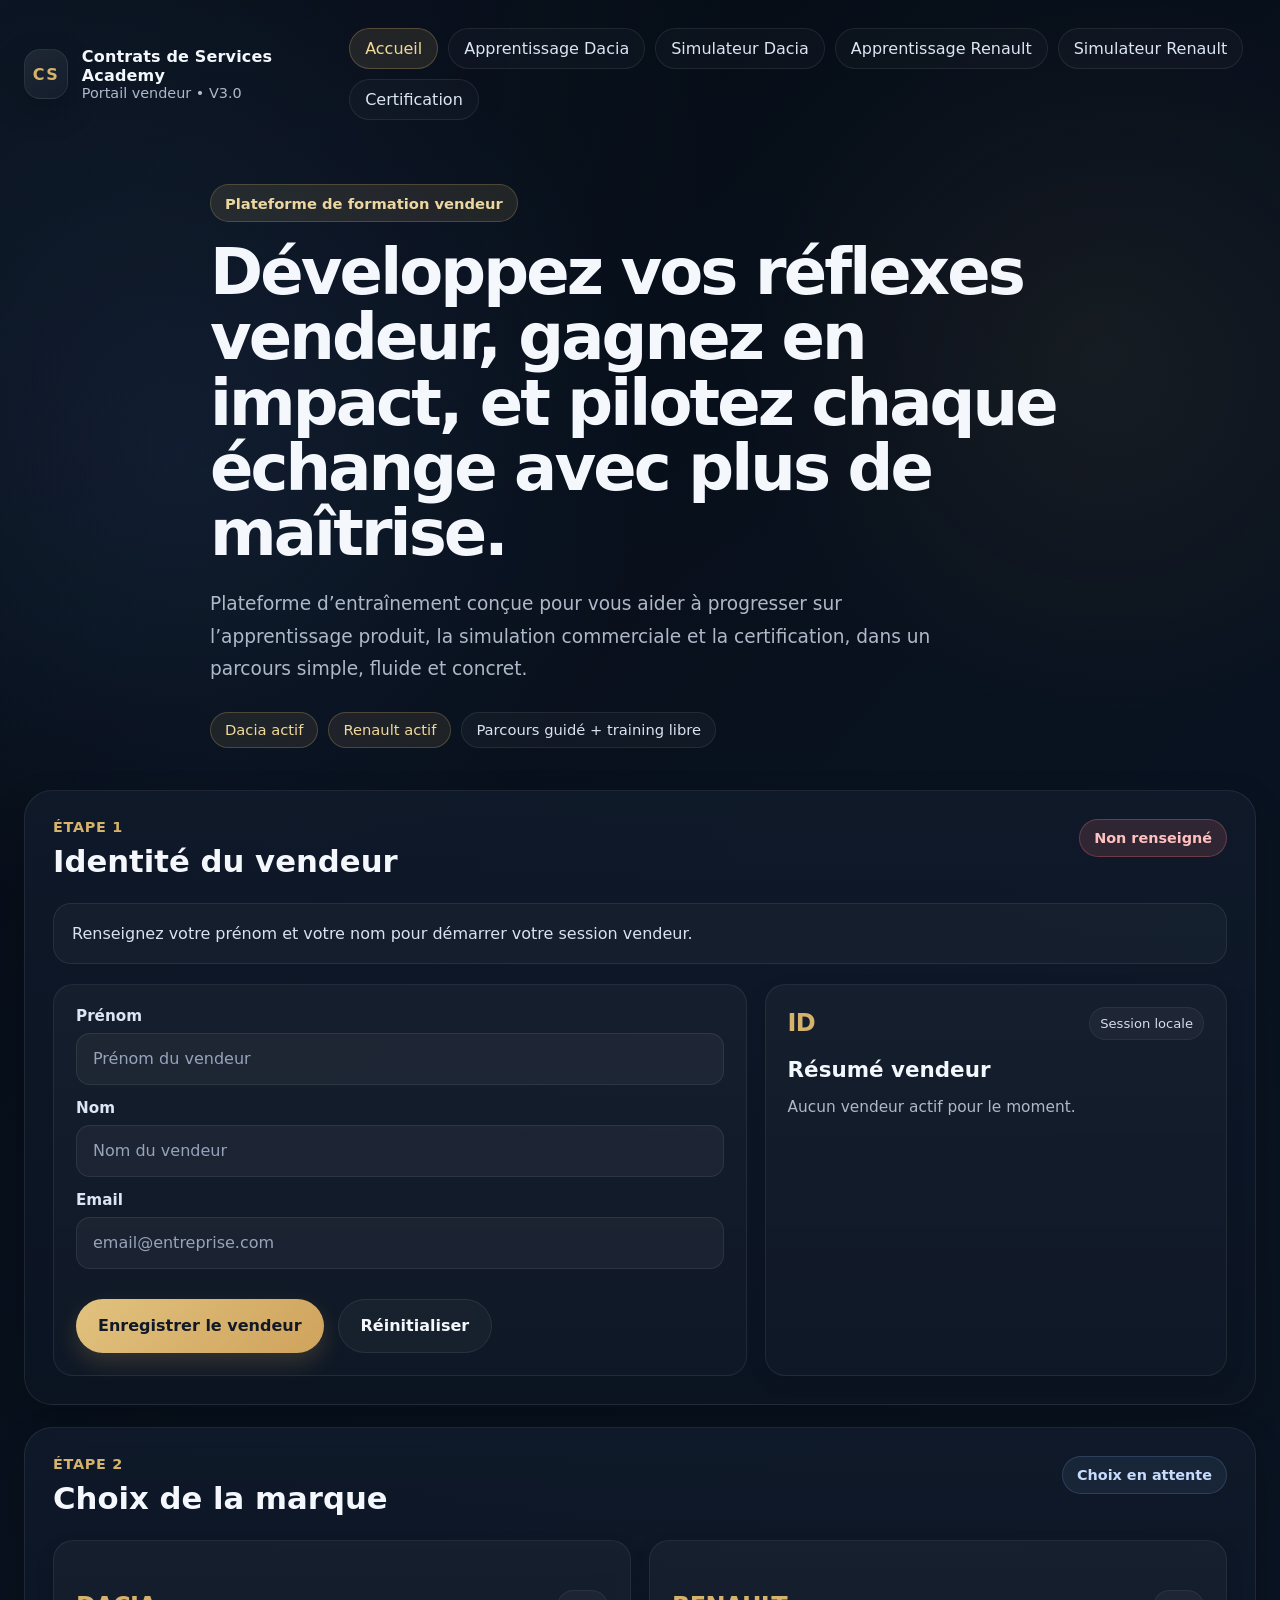
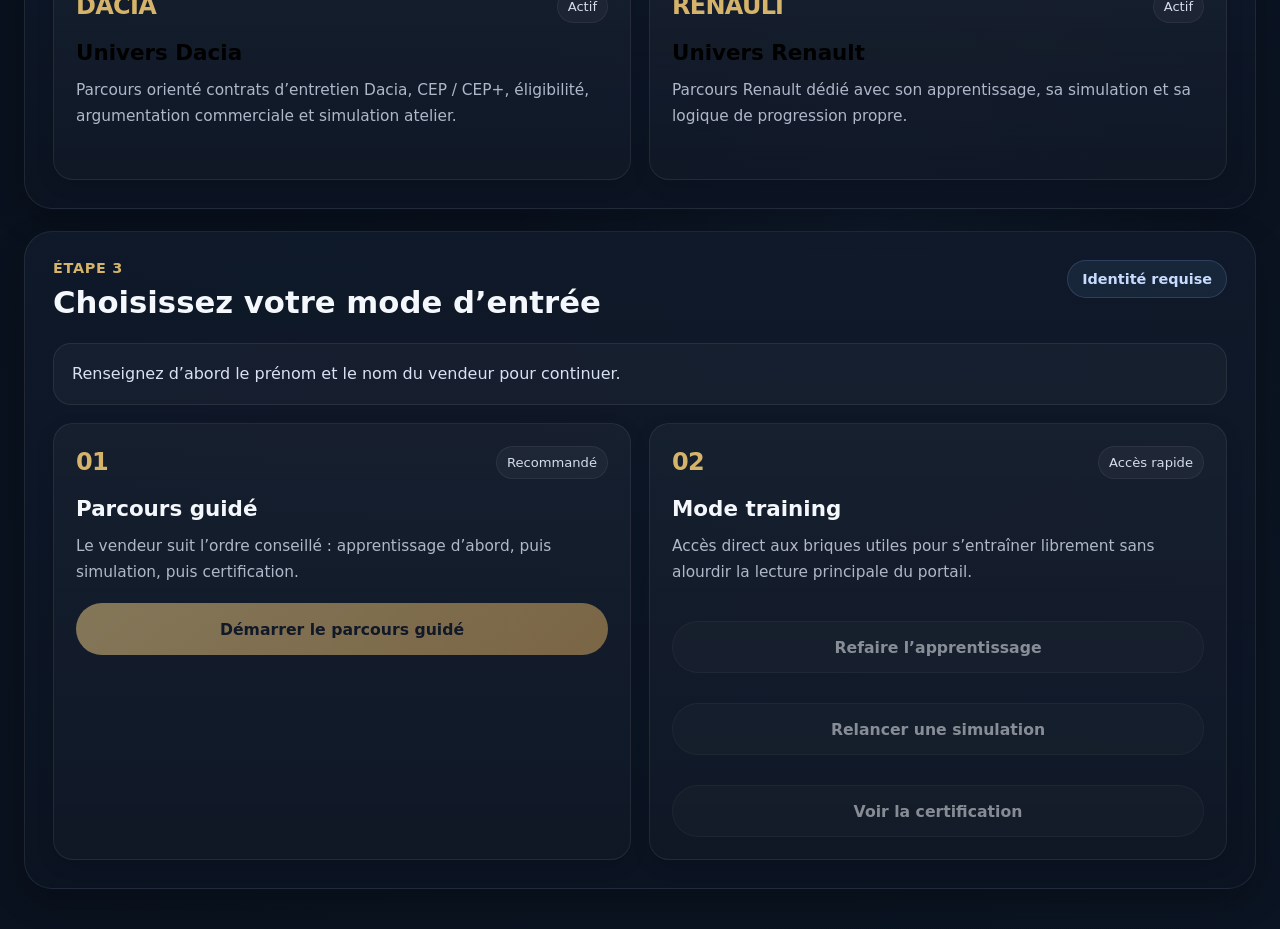
==== commit fbbd67e6: "Update index.html" ====
--- a/index.html
+++ b/index.html
@@ -120,7 +120,7 @@
           <div class="brand-selection-grid">
             <button class="step-card premium-step brand-card brand-card-active" type="button" id="selectDaciaBtn">
               <div class="step-top">
-                <span class="step-number">DA</span>
+                <span class="step-number">DACIA</span>
                 <span class="step-tag">Actif</span>
               </div>
               <h3>Univers Dacia</h3>
@@ -132,7 +132,7 @@
 
             <button class="step-card premium-step brand-card brand-card-active" type="button" id="selectRenaultBtn">
               <div class="step-top">
-                <span class="step-number">RE</span>
+                <span class="step-number">RENAULT</span>
                 <span class="step-tag">Actif</span>
               </div>
               <h3>Univers Renault</h3>
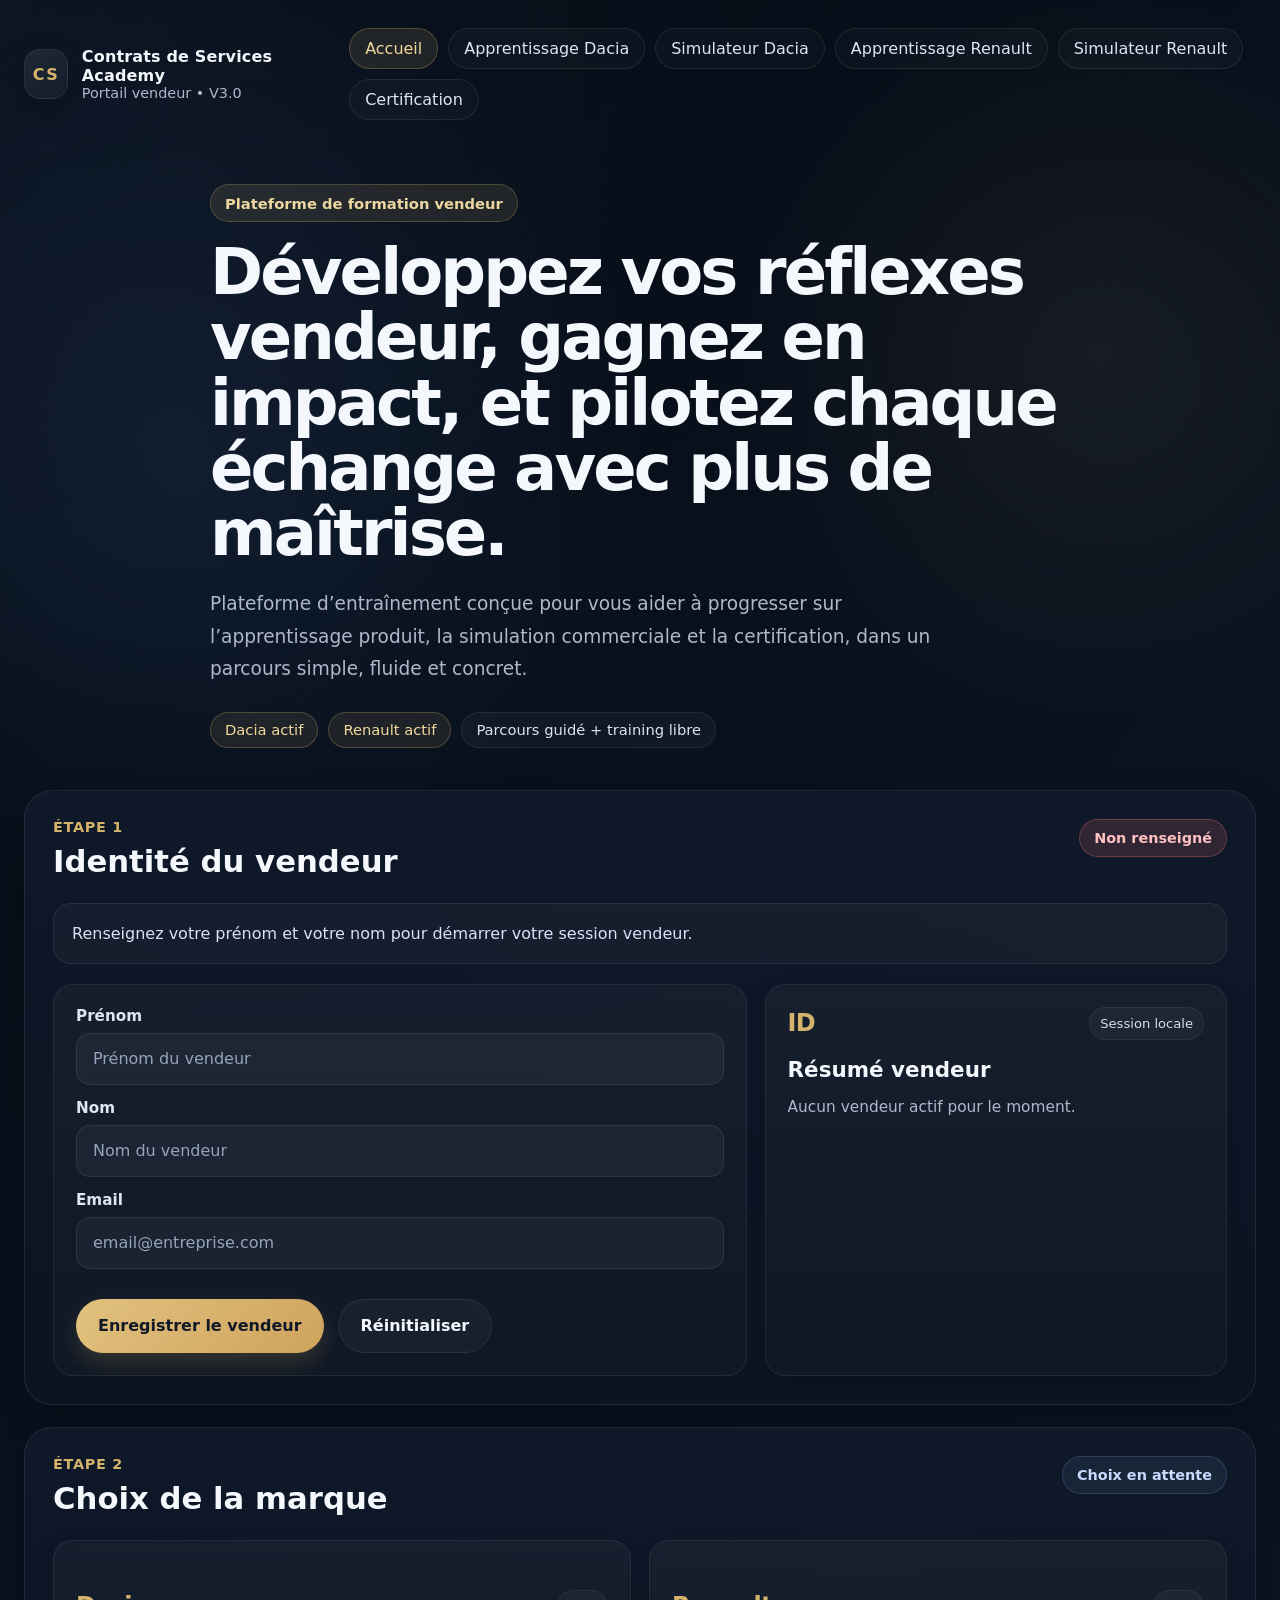
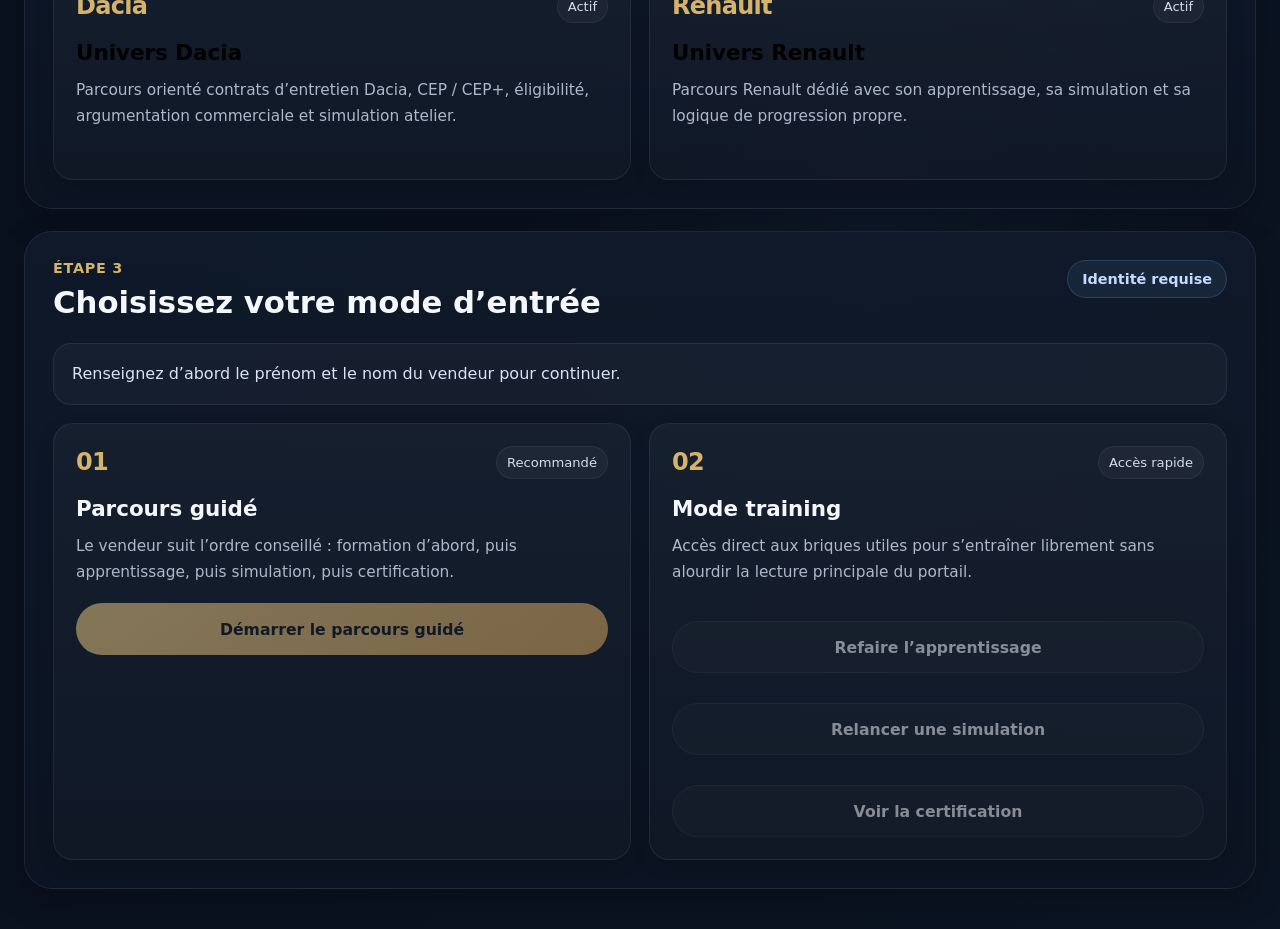
==== commit e41510b1: "Update index.html" ====
--- a/index.html
+++ b/index.html
@@ -120,7 +120,7 @@
           <div class="brand-selection-grid">
             <button class="step-card premium-step brand-card brand-card-active" type="button" id="selectDaciaBtn">
               <div class="step-top">
-                <span class="step-number">DACIA</span>
+                <span class="step-number">Dacia</span>
                 <span class="step-tag">Actif</span>
               </div>
               <h3>Univers Dacia</h3>
@@ -132,7 +132,7 @@
 
             <button class="step-card premium-step brand-card brand-card-active" type="button" id="selectRenaultBtn">
               <div class="step-top">
-                <span class="step-number">RENAULT</span>
+                <span class="step-number">Renault</span>
                 <span class="step-tag">Actif</span>
               </div>
               <h3>Univers Renault</h3>
@@ -161,7 +161,6 @@
             </p>
           </div>
 
-        
           <div class="mode-grid">
             <div class="step-card premium-step">
               <div class="step-top">
@@ -170,8 +169,8 @@
               </div>
               <h3>Parcours guidé</h3>
               <p>
-                Le vendeur suit l’ordre conseillé : apprentissage d’abord,
-                puis simulation, puis certification.
+                Le vendeur suit l’ordre conseillé : formation d’abord,
+                puis apprentissage, puis simulation, puis certification.
               </p>
               <button id="guidedModeBtn" class="btn btn-primary btn-block" type="button" disabled>
                 Démarrer le parcours guidé
@@ -496,12 +495,12 @@
         const selectedBrand = getSelectedBrand();
 
         if (selectedBrand === "dacia") {
-          window.location.href = "learning-dacia.html";
+          window.location.href = "formation-dacia.html";
           return;
         }
 
         if (selectedBrand === "renault") {
-          window.location.href = "learning-renault.html";
+          window.location.href = "formation-renault.html";
           return;
         }
 
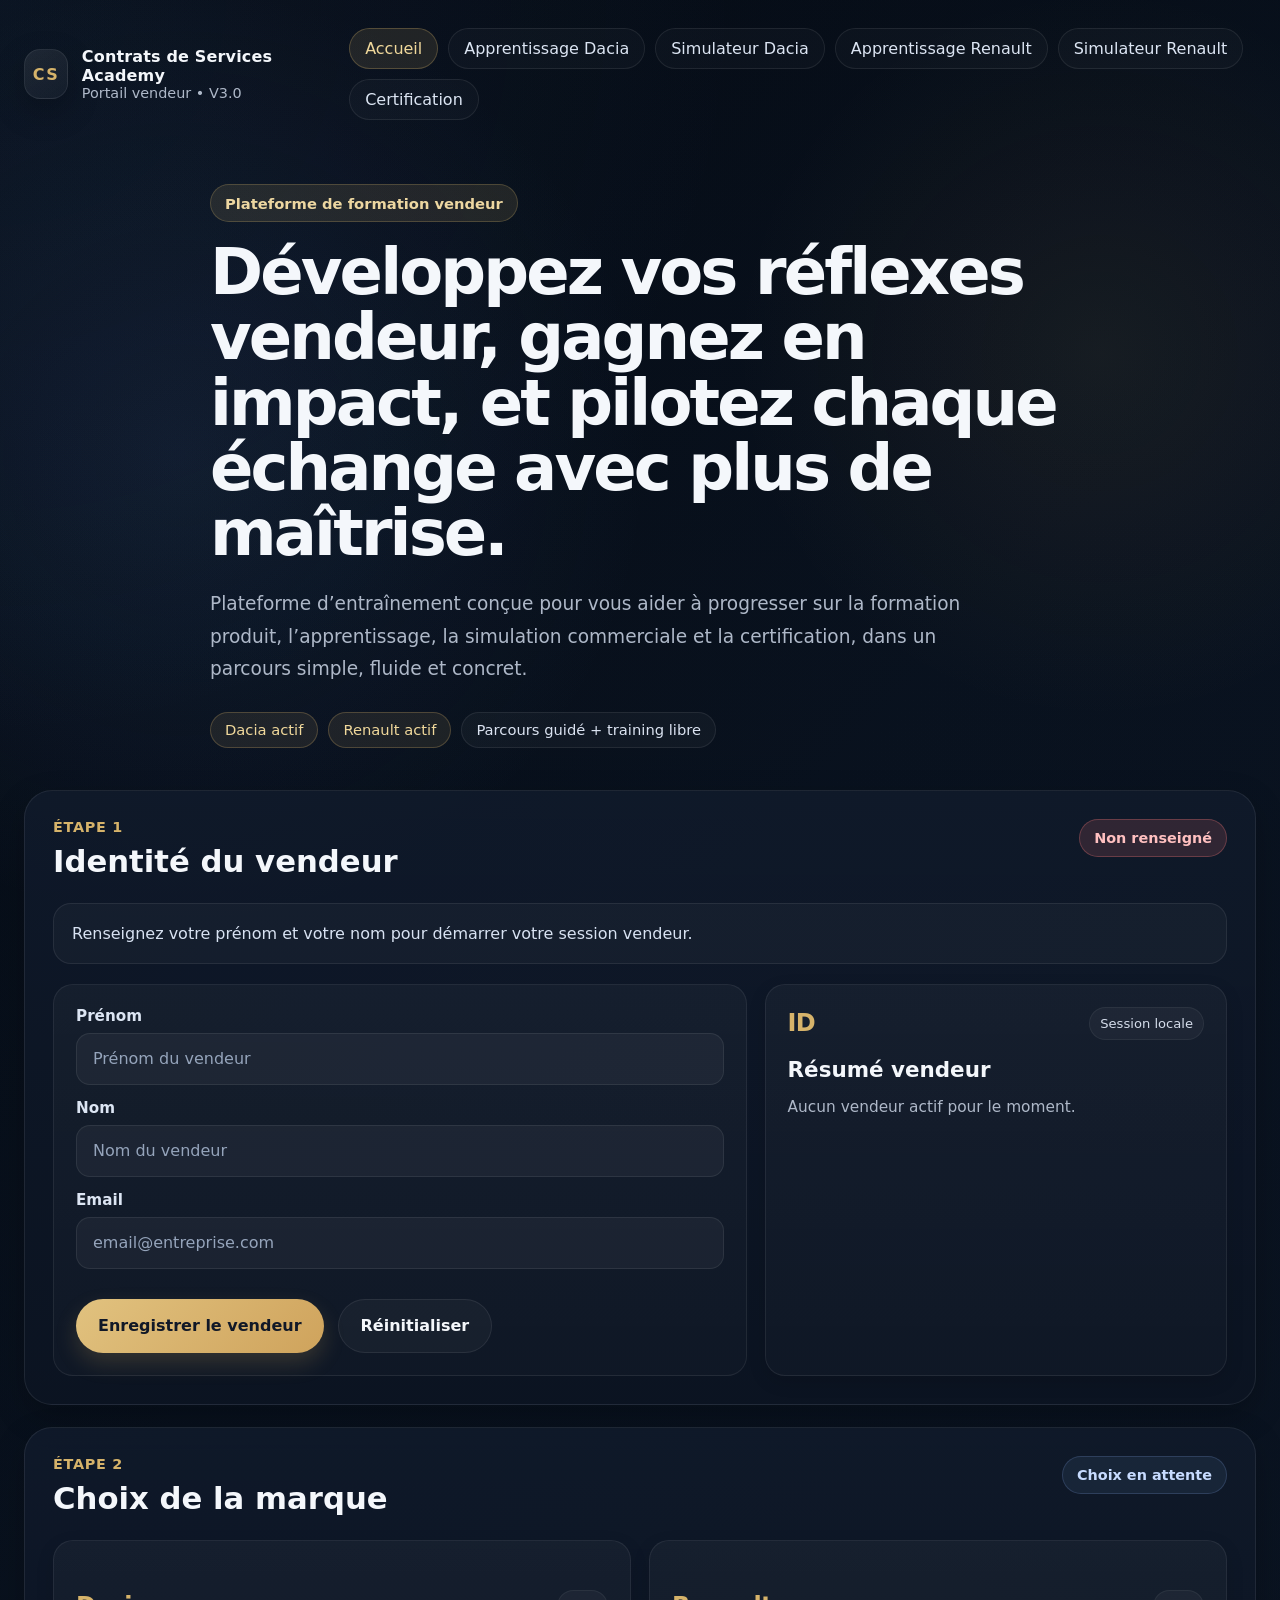
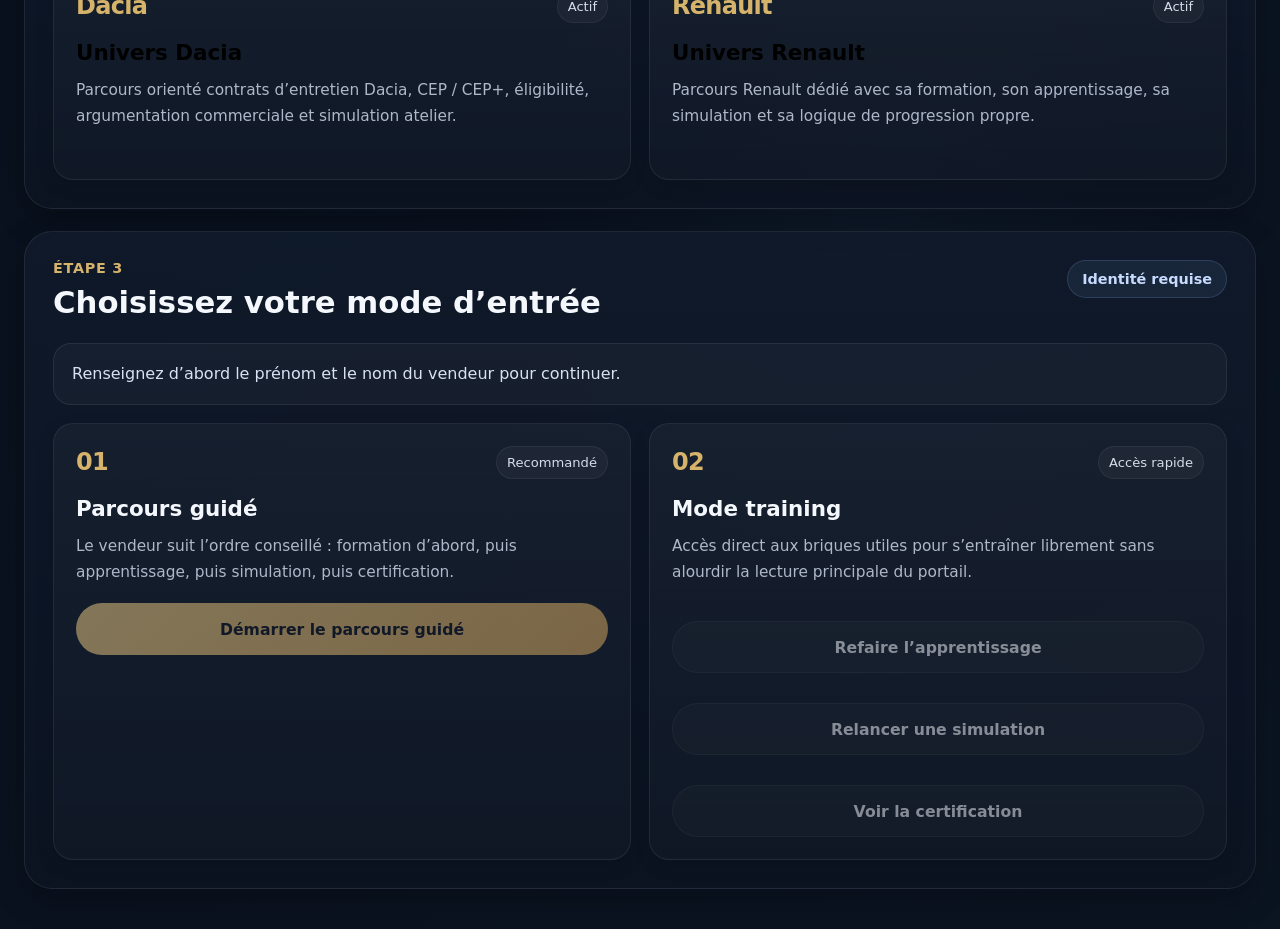
==== commit c83b1bcc: "Update index.html" ====
--- a/index.html
+++ b/index.html
@@ -23,9 +23,9 @@
 
         <nav class="hero-nav">
           <a href="index.html" class="nav-link active">Accueil</a>
-          <a href="learning-dacia.html" class="nav-link" id="headerLearningDaciaLink">Apprentissage Dacia</a>
+          <a href="formation-dacia.html" class="nav-link" id="headerLearningDaciaLink">Apprentissage Dacia</a>
           <a href="simulateur-dacia.html" class="nav-link" id="headerSimulationDaciaLink">Simulateur Dacia</a>
-          <a href="learning-renault.html" class="nav-link" id="headerLearningRenaultLink">Apprentissage Renault</a>
+          <a href="formation-renault.html" class="nav-link" id="headerLearningRenaultLink">Apprentissage Renault</a>
           <a href="simulateur-renault.html" class="nav-link" id="headerSimulationRenaultLink">Simulateur Renault</a>
           <a href="certification.html" class="nav-link">Certification</a>
         </nav>
@@ -39,8 +39,9 @@
         </h1>
 
         <p class="hero-subtitle">
-          Plateforme d’entraînement conçue pour vous aider à progresser sur l’apprentissage produit,
-          la simulation commerciale et la certification, dans un parcours simple, fluide et concret.
+          Plateforme d’entraînement conçue pour vous aider à progresser sur la formation produit,
+          l’apprentissage, la simulation commerciale et la certification, dans un parcours simple,
+          fluide et concret.
         </p>
 
         <div class="hero-proof">
@@ -137,8 +138,8 @@
               </div>
               <h3>Univers Renault</h3>
               <p>
-                Parcours Renault dédié avec son apprentissage, sa simulation
-                et sa logique de progression propre.
+                Parcours Renault dédié avec sa formation, son apprentissage,
+                sa simulation et sa logique de progression propre.
               </p>
             </button>
           </div>
@@ -310,13 +311,13 @@
 
       function updateLinksForBrand(brand) {
         if (brand === "dacia") {
-          trainingLearningLink.href = "learning-dacia.html";
+          trainingLearningLink.href = "formation-dacia.html";
           trainingSimulationLink.href = "simulateur-dacia.html";
           return;
         }
 
         if (brand === "renault") {
-          trainingLearningLink.href = "learning-renault.html";
+          trainingLearningLink.href = "formation-renault.html";
           trainingSimulationLink.href = "simulateur-renault.html";
           return;
         }
